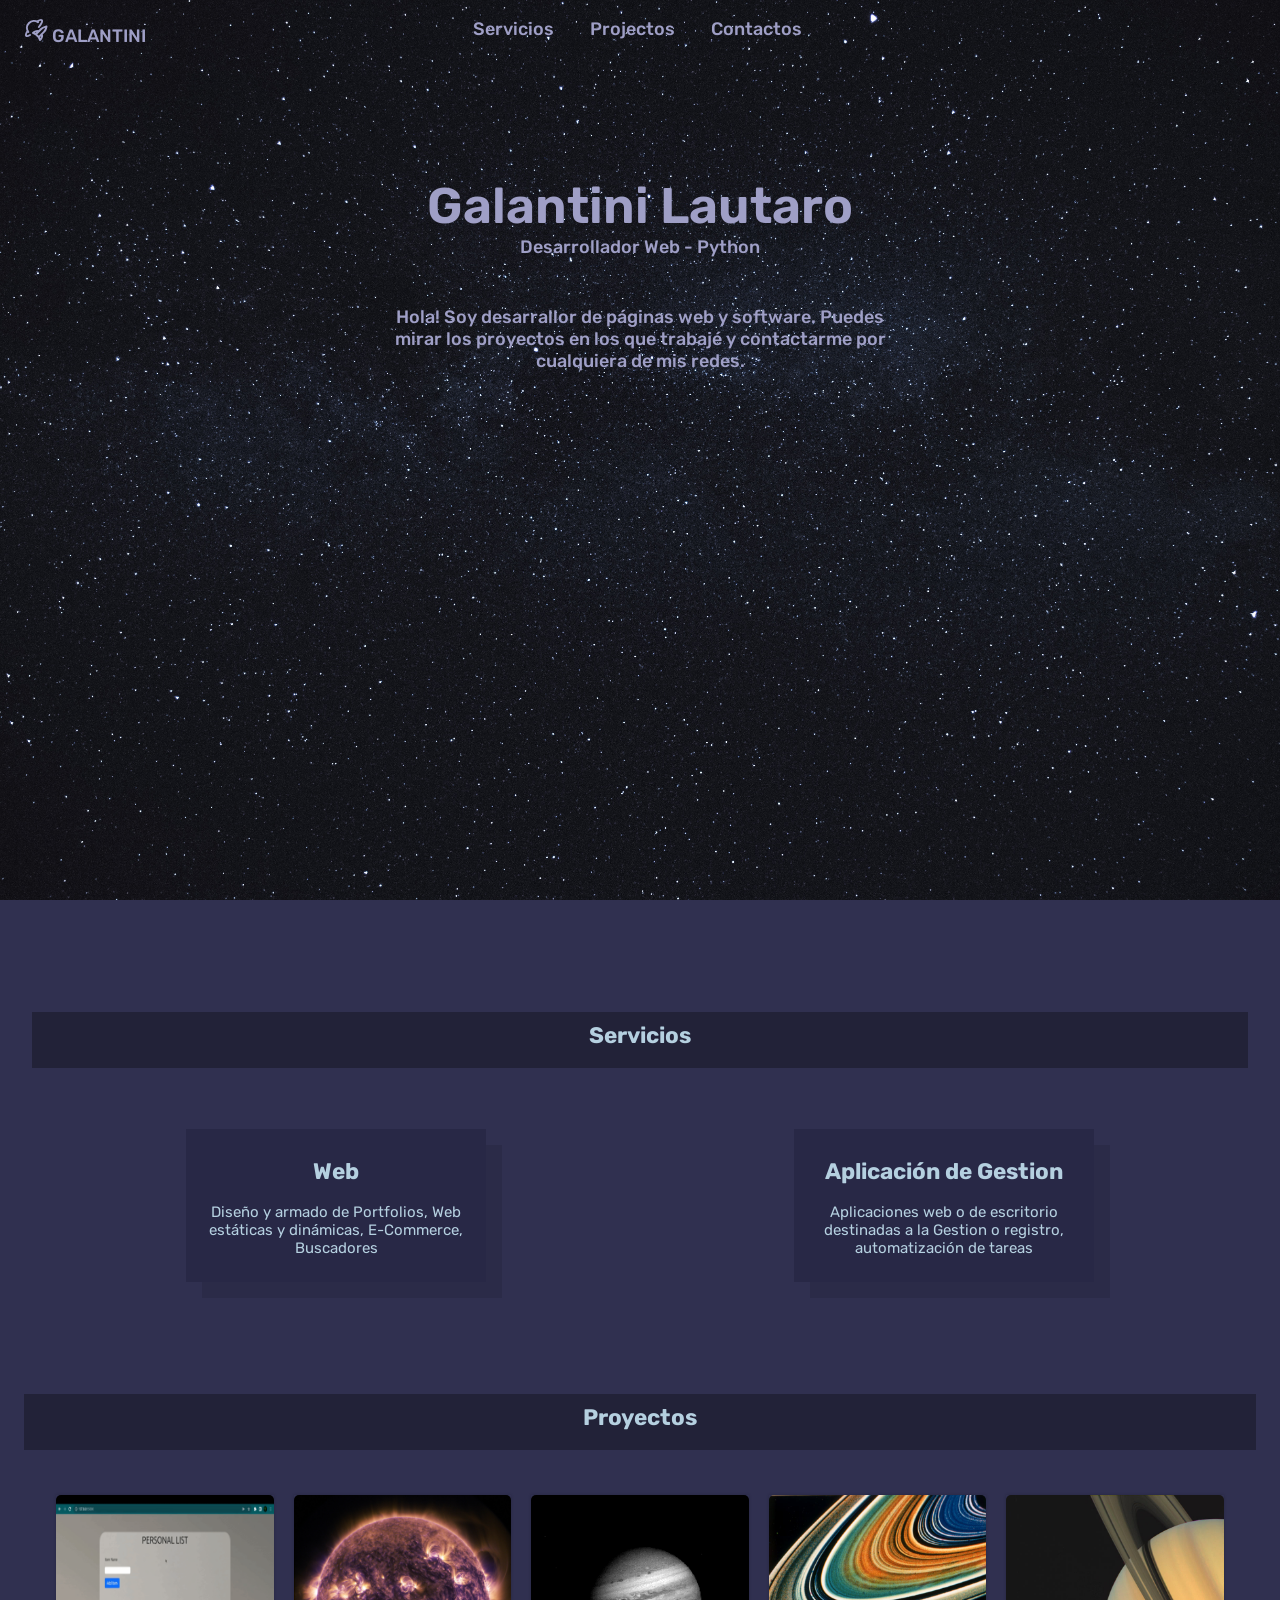
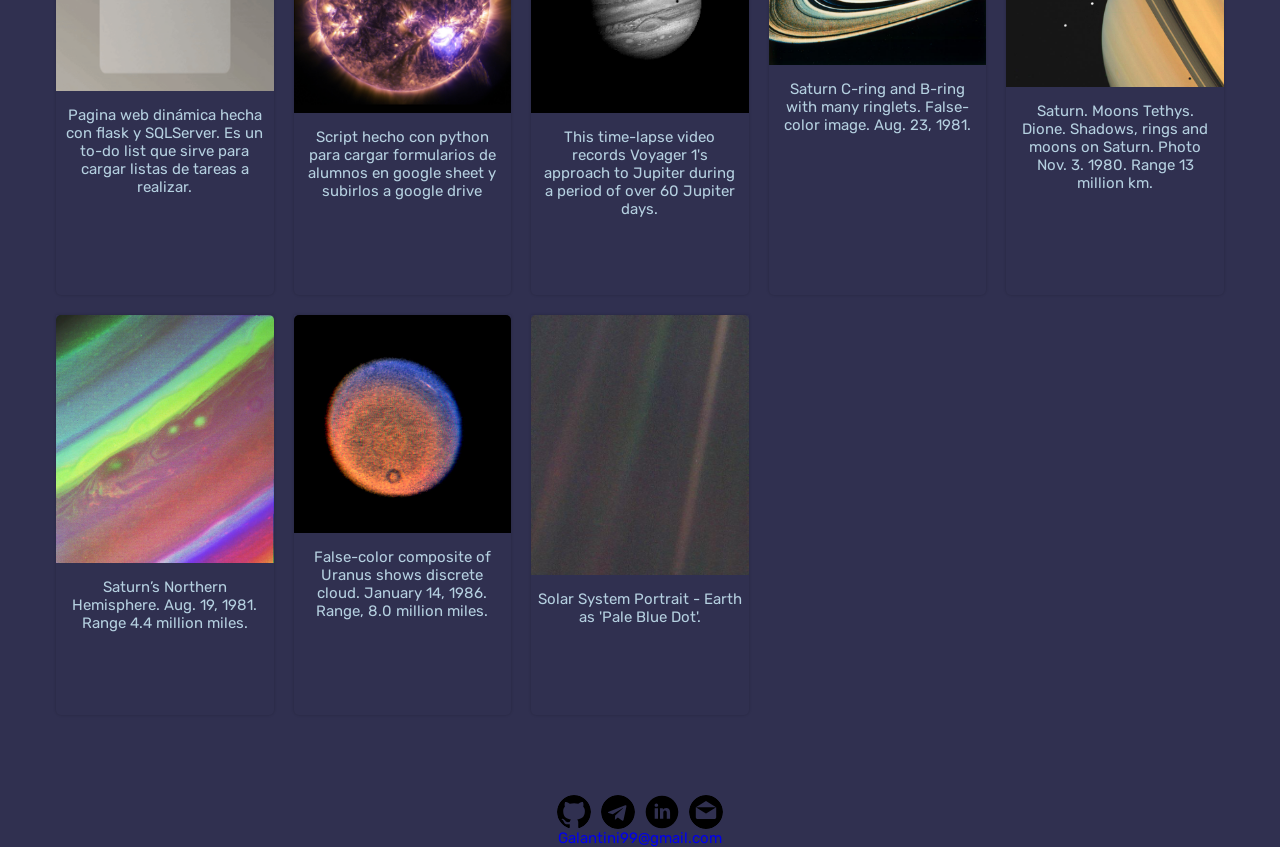
==== index.html @ c177f16f "parrafs" ====
<!DOCTYPE html>
<html lang="en">
<head>
    <meta charset="UTF-8">
    <meta http-equiv="X-UA-Compatible" content="IE=edge">
    <meta name="viewport" content="width=device-width, initial-scale=1.0">
    <title>Galantini Portfolio</title>
    <link rel="stylesheet" href="./style/style.css">
    <link rel="stylesheet" href="https://unicons.iconscout.com/release/v4.0.0/css/line.css">
    <link rel="stylesheet" href="https://cdnjs.cloudflare.com/ajax/libs/animate.css/4.1.1/animate.min.css"/>
    <link rel="icon" type="image/x-icon" href="./images/planet-rocket-line-svgrepo-com.ico">
</head>
<body>
    <!--==================== HEADER ====================-->
    <header class="header" id="header">
        <nav class="nav container">
            <div class="nav_logo">
                <svg width="24px" height="24px" viewBox="0 0 24 24" xmlns="http://www.w3.org/2000/svg" fill="none"><g clip-path="url(#a)"><path stroke="currentColor" stroke-linecap="round" stroke-linejoin="round" stroke-width="2" d="m14.672 19.157-2.829-2.829m2.829 2.829 1.4 2.814c.711-.693 3.122-3.919 1.413-5.628m-2.813 2.814 2.813-2.814m-5.642-.015 2.829-2.828.014-.015m-2.843 2.843L9 14.9c.722-.703 4.001-3.1 5.686-1.415m2.814 2.843-.015.015m0 0 2.502-2.501a8 8 0 0 0 2.145-3.89l.318-1.402-1.402.318a8 8 0 0 0-3.89 2.145l-2.472 2.472m-11.272-.172c-1.339 2.117-1.85 3.806-1.192 4.465.586.586 1.987.246 3.778-.778m7.313-13.586c2.117-1.339 3.806-1.85 4.465-1.192.886.885-.345 3.634-2.854 6.778m-10.67 5A7.002 7.002 0 0 1 14 4.254"/></g><defs><clipPath id="a"><path fill="#fff" d="M0 0h24v24H0z"/></clipPath></defs></svg>
                <a href="index.html" class="nav_logo">GALANTINI</a>
            </div>
            <div class="nav_menu" id="nav_menu">
                <ul class="nav_list">
                    <il class="nav_item">
                        <a href="#service" class="nav_link">
                            Servicios
                        </a>
                    </il>
                    <il class="nav_item">
                        <a href="#projects" class="nav_link">
                            Projectos
                        </a>
                    </il>
                    <il class="nav_item">
                        <a href="#contacts" class="nav_link">
                            Contactos 
                        </a>
                    </il>
                    
                </ul>
            </div>
            <div class="nav_menu">
                <ul class="nav_list grid">
                    <il class="nav_item">
                        <a href="https://github.com/Galantini-L" target="_blank" class="nav_link">
                            <i class="uil uil-github"></i>
                        </a>
                    </il>
                    <il class="nav_item">
                        <a href="https://www.linkedin.com/in/lautaro-galantini-a97125212/" target="_blank" class="nav_link">

                            <i class="uil uil-linkedin"></i>
                        </a>
                    </il>
                    <il class="nav_item">
                        <a href="#contacts" class="nav_link">
                            <i class="uil uil-envelope-alt"></i>
                        </a>
                    </il>
                </ul>
            </div>
        </nav>
        <div class="home-section">
            <div class="home-container">
                <div class="home_about">
                    <div class="greeting">
                        <h1 class="name text">Galantini Lautaro</h1>
                        <p class="position text">Desarrollador Web - Python</p>
                        <p class="about text">Hola! Soy desarrallor de páginas web y software. Puedes mirar los proyectos en los que trabajé y contactarme por cualquiera de mis redes. </p>
                    </div>          
                </div>
            </div>
        </div>
    </header>

    <!--==================== MAIN ====================-->
    <main class="main" id="main">
        
        <section class="service" id="service">
            <div class="service-content">
                <div class="container-label">
                    <!-- The diagonal area -->
                    <div class="container-diagonal"></div>
                    <!-- Content -->
                    <h2 class="title text">Servicios</h2>
                </div>
                <div class="service-list">              
                    <ul>
                        <div class="layered-card">
                            <il class="service-item text">
                                <h2>Web</h2>
                                <p>Diseño y armado de Portfolios, Web estáticas y dinámicas, E-Commerce, Buscadores</p>
                            </il>
                        </div>
                    </ul>
                    <ul>
                        <div class="layered-card">
                            <il class="service-item text">
                                <h2>Aplicación de Gestion</h2>
                                <p>Aplicaciones web o de escritorio destinadas a la Gestion o registro, automatización de tareas</p>
                            </il>
                        </div>
                    </ul>
                </div>
            </div>
        </section>

        <section class="projects container" id="projects">
            <div class="project-content">
                <div class="container-label">
                    <!-- The diagonal area -->
                    <div class="container-diagonal"></div>
                        <!-- Content -->
                    <h2 class="title text">Proyectos</h2>
                </div>
                <div class="cards">
                    <!-- A card with given width -->
                    <div class="card__item">
                        <img src="./images/2022-05-13 11-49-11.gif" alt="Lista de tareas por hacer Web" title="Lista de tareas por hacer Web" class="card__image">
                        <div class="card__content">
                            <p>Pagina web dinámica hecha con flask y SQLServer. Es un to-do list que sirve para cargar listas de tareas a realizar. </p>
                        </div>
                    </div>
                    <div class="card__item">
                        <img src="./images/pexels-pixabay-39561.jpg"alt="" class="card__image">
                        <div class="card__content">
                            <p>Script hecho con python para cargar formularios de alumnos en google sheet y subirlos a google drive</p>
                        </div>
                    </div>
                    <div class="card__item">
                        <img class="card__image" src="./images/jupiter2.gif" alt="This time-lapse video records Voyager 1's approach to Jupiter during a period of over 60 Jupiter days." title="This time-lapse video records Voyager 1's approach to Jupiter during a period of over 60 Jupiter days.">
                        <div class="card__content">
                            <p>This time-lapse video records Voyager 1's approach to Jupiter during a period of over 60 Jupiter days.</p>
                        </div>
                    </div>
                    <div class="card__item">
                        <img class="card__image" src="./images/6bg.png" alt="Saturn C-ring and B-ring with many ringlets. False-color image. Aug. 23, 1981." title="Saturn C-ring and B-ring with many ringlets. False-color image. Aug. 23, 1981.">
                        <div class="card__content">
                            <p>Saturn C-ring and B-ring with many ringlets. False-color image. Aug. 23, 1981.</p>
                        </div>
                    </div>
                    <div class="card__item">
                        <img class="card__image" src="./images/3bg.jpg" alt="Saturn. Moons Tethys. Dione. Shadows, rings and moons on Saturn. Photo Nov. 3. 1980. Range 13 million km." title="Saturn. Moons Tethys. Dione. Shadows, rings and moons on Saturn. Photo Nov. 3. 1980. Range 13 million km.">
                        <div class="card__content">
                            <p>Saturn. Moons Tethys. Dione. Shadows, rings and moons on Saturn. Photo Nov. 3. 1980. Range 13 million km.</p>
                        </div>
                    </div>
                    <div class="card__item">
                        <img class="card__image" src="./images/4bg.jpg" alt="Saturn’s Northern Hemisphere. Aug. 19, 1981. Range 4.4 million miles." title="Saturn’s Northern Hemisphere. Aug. 19, 1981. Range 4.4 million miles.">
                        <div class="card__content">
                            <p>Saturn’s Northern Hemisphere. Aug. 19, 1981. Range 4.4 million miles.</p>          
                        </div>
                    </div>
                    <div class="card__item">
                        <img class="card__image" src="./images/2bg.jpg" alt="False-color composite of Uranus shows discrete cloud. January 14, 1986. Range, 8.0 million miles." title="False-color composite of Uranus shows discrete cloud. January 14, 1986. Range, 8.0 million miles.">
                        <div class="card__content">
                            <p>False-color composite of Uranus shows discrete cloud. January 14, 1986. Range, 8.0 million miles.</p>
                        </div>
                    </div>
                    <div class="card__item">
                        <img class="card__image" src="./images/PIA00452.jpg" alt="Solar System Portrait - Earth as 'Pale Blue Dot'." title="Solar System Portrait - Earth as 'Pale Blue Dot'.">
                        <p>Solar System Portrait - Earth as 'Pale Blue Dot'.</p>
                    </div>
                </div>
            </div>
        </section>

        <section class="contacts container" id="contacts">
            <div class="contact-content">
                <div class="avatar">
                <!-- Avatar image -->
                <a href="https://github.com/Galantini-L" target="_blank" class="nav_link">
                    <img class="avatar__image" src="./images/github-svgrepo-com.svg" />
                </a>
                </div>
                <div class="avatar">
                    <!-- Avatar image -->
                    <a href="https://t.me/Galantini_L" target="_blank" class="nav_link">
                        <img class="avatar__image" src="./images/telegram-svgrepo-com.svg" />
                    </a>
                </div>
                <div class="avatar">
                    <!-- Avatar image -->
                    <a href="https://www.linkedin.com/in/lautaro-galantini-a97125212/" target="_blank" class="nav_link">
                        <img class="avatar__image" src="./images/linkedin-with-circle-svgrepo-com.svg" />
                    </a>
                </div>
                <div class="avatar">
                    <!-- Avatar image -->
                    <a href="mailto:galantini99@gmail.com" target="_blank" class="nav_link">
                        <img class="avatar__image" src="./images/email-svgrepo-com (1).svg" />
                    </a>
                </div>
            </div>
            <a href="mailto:galantini99@gmail.com">Galantini99@gmail.com</a>
        </section>
    </main>
</body>
</html>
---- style/style.css ----
/*==================== GOOGLE FONTS ====================*/
@import url('https://fonts.googleapis.com/css2?family=IBM+Plex+Sans:wght@400;500;600&display=swap');
@import url('https://fonts.googleapis.com/css2?family=Rubik:wght@400;500;600&display=swap');
/*==================== VARIABLES CSS ====================*/
:root{
    --header-height: 3rem;
    /*========== Colors ==========*/
    --hue-color: 240; /* 0=red 120=green 240=blue 340=pink*/

    /*HLS color*/
    --firt-color:#c6ddec;
    --second-color:#024873;
    --therd-color:#012840;
    --four-color:#011826;
    --text-color: #9f9fc6;
    --sectext-color:#b5d0e0;
    --body-color: #303050;

    /*========== Font and typography ==========*/
    --body-font1: 'IBM Plex Sans', sans-serif;
    --body-font2: 'Rubik', sans-serif;

    /* .5rem = 8px, 1rem = 16px, 1.5rem = 24px ... */
    --big-font-size: 2rem;
    --h1-font-size: 1.5rem;
    --h2-font-size: 1.25rem;
    --h3-font-size: 1.125rem;
    --normal-font-size: .938rem;
    --small-font-size: .813rem;
    --smaller-font-size: .75rem;

    /*========== Font weight ==========*/
    --font-regular: 400;
    --font-medium:500;
    --font-SemiBold:600;

    /*========== Margenes Bottom ==========*/
    /* .25rem = 4px, .5rem = 8px, .75rem = 12px ... */
    --mb-0-25: .25rem;
    --mb-0-5: .5rem;
    --mb-0-75: .75rem;
    --mb-1: 1rem;
    --mb-1-5: 1.5rem;
    --mb-2: 2rem;
    --mb-2-5: 2.5rem;
    --mb-3: 3rem;
}

html {
    scroll-behavior: smooth;
}

body {
    font-family: var(--body-font2);
    font-size: var(--normal-font-size);
    background-color: var(--body-color);
    margin: 0;
    color: var(--text-color);
}
ul{
    list-style: none;
}
a {
    text-decoration: none;
}

.header {
    background: url(../images/pexels-kai-pilger-1341279.jpg) no-repeat;
    background-size: cover;
    height: 100vh;
    width: 100%;
    z-index: var(--z-fixed);
    background-color: var(--body-color);
    font-weight: var(--font-medium);
    font-size: var(--h3-font-size)
}

.main{
    color: var(--sectext-color);
    text-align: center;
    padding-top: var(--mb-3);
}
.container{
    margin-left: var(--mb-1-5);
    margin-right: var(--mb-1-5);
}

.nav{
    max-width: 2000px;
    height: var(--header-height);
    display: flex;
    justify-content: space-between;
}
.nav_item{
    margin: 0 var(--mb-2) 0 0;
}
.nav_item a, .nav_logo{
    transition: all 0.5s ease 0s;
}
.nav_item a:hover{
    color: var(--firt-color);
}

.nav_item a{
    color: var(--text-color);
    animation: fadeInDown;
    animation-duration: 1s;
}

.nav_logo:hover{
    color: var(--firt-color);
}

.nav_logo{
    color: var(--text-color);
    animation: fadeInDown;
    animation-duration: 1s;
    margin-top: 1em;
}

.home-section{
    height: 100vh;
}
.home-container{
    margin: 5rem var(--mb-1-5) 0 var(--mb-1-5);
    padding: var(--mb-3) 0 var(--mb-1) 0;
}

.greeting{
    display: flex;
    flex-direction: column;
    justify-content: center;
    align-items: center;
}

.name{
    text-align: center;
    font-size: 50px;
    font-weight: var(--font-SemiBold);
}

.text{
    margin: 0;
    animation:fadeInUp;
    animation-duration: 1.8s;
}

.about{
    max-width: 500px;
    text-align: center;
    padding-top: var(--mb-3);
}

.content{
    padding: var(--mb-2-5);
    text-align: center;
}


.service-list{
    margin-top: var(--mb-2-5);
    display:flex;
    justify-content: space-around;

}

.service{
    margin: 4rem var(--mb-2) 4rem var(--mb-2);
}


.service-list ul{
    margin-top: var(--mb-2-5);
    margin-bottom: var(--mb-3);
    max-width: 300px;
    padding: 0 var(--mb-1);
}


.layered-card{
    padding: 10px;
    position: relative;
    background-color: rgba(40, 40, 70, 1);
}
.layered-card::before {
    background: rgba(0, 0, 0, 0.1);
    content: '';

    /* Position */
    top: 0;
    left: 0;
    position: absolute;
    transform: translate(1rem, 1rem);

    /* Size */
    height: 100%;
    width: 100%;

    /* Display under the main content */
    z-index: -1;
}

.container-label{
    /* Used to position the diagonal area */
    position: relative;
}

.container-diagonal {
    /* Absolute position */
    position: absolute;
    top: 0;


    /* Take full size */
    height: 150%;
    width: 100%;



    /* Create diagonal sides */
    transform: skewY(0deg);

    /* Background color */
    background-color: rgba(0, 0, 0, 0.3);

    /* Displayed under the main content */
    z-index: -1;
}

.title{
    padding-top: 10px;
}

.cards{
    margin: 4rem var(--mb-2) var(--mb-2) var(--mb-2);
    display: grid;
    grid-template-columns: repeat(auto-fill,minmax(12rem,1fr));
    gap: 20px;
    border-radius: 50px;
}

.card__item{
    height: 400px;
    box-shadow: 0 0 3px rgba(0, 0, 0, 0.2);
    border-radius: 0px 0px 5px 5px;
}

.card__image{
    width: 100%;
    max-height: 65%;
    display: block;
    border-radius: 5px 5px 0 0;
}

.card__content{
    word-wrap: break-word;
    padding-left: 8px;
    padding-right: 8px;
}

.contact-content{
    display: flex;
    justify-content: center;
    margin-top: 5rem;
}

.avatar {
    /* Rounded border */
    border-radius: 50%;
    height: 34px;
    width: 34px;
    margin-left: 5px;
    margin-right: 5px;
}

.avatar__image {
    /* Rounded border */
    border-radius: 50%;

    /* Take full size */
    height: 100%;
    width: 100%;
}
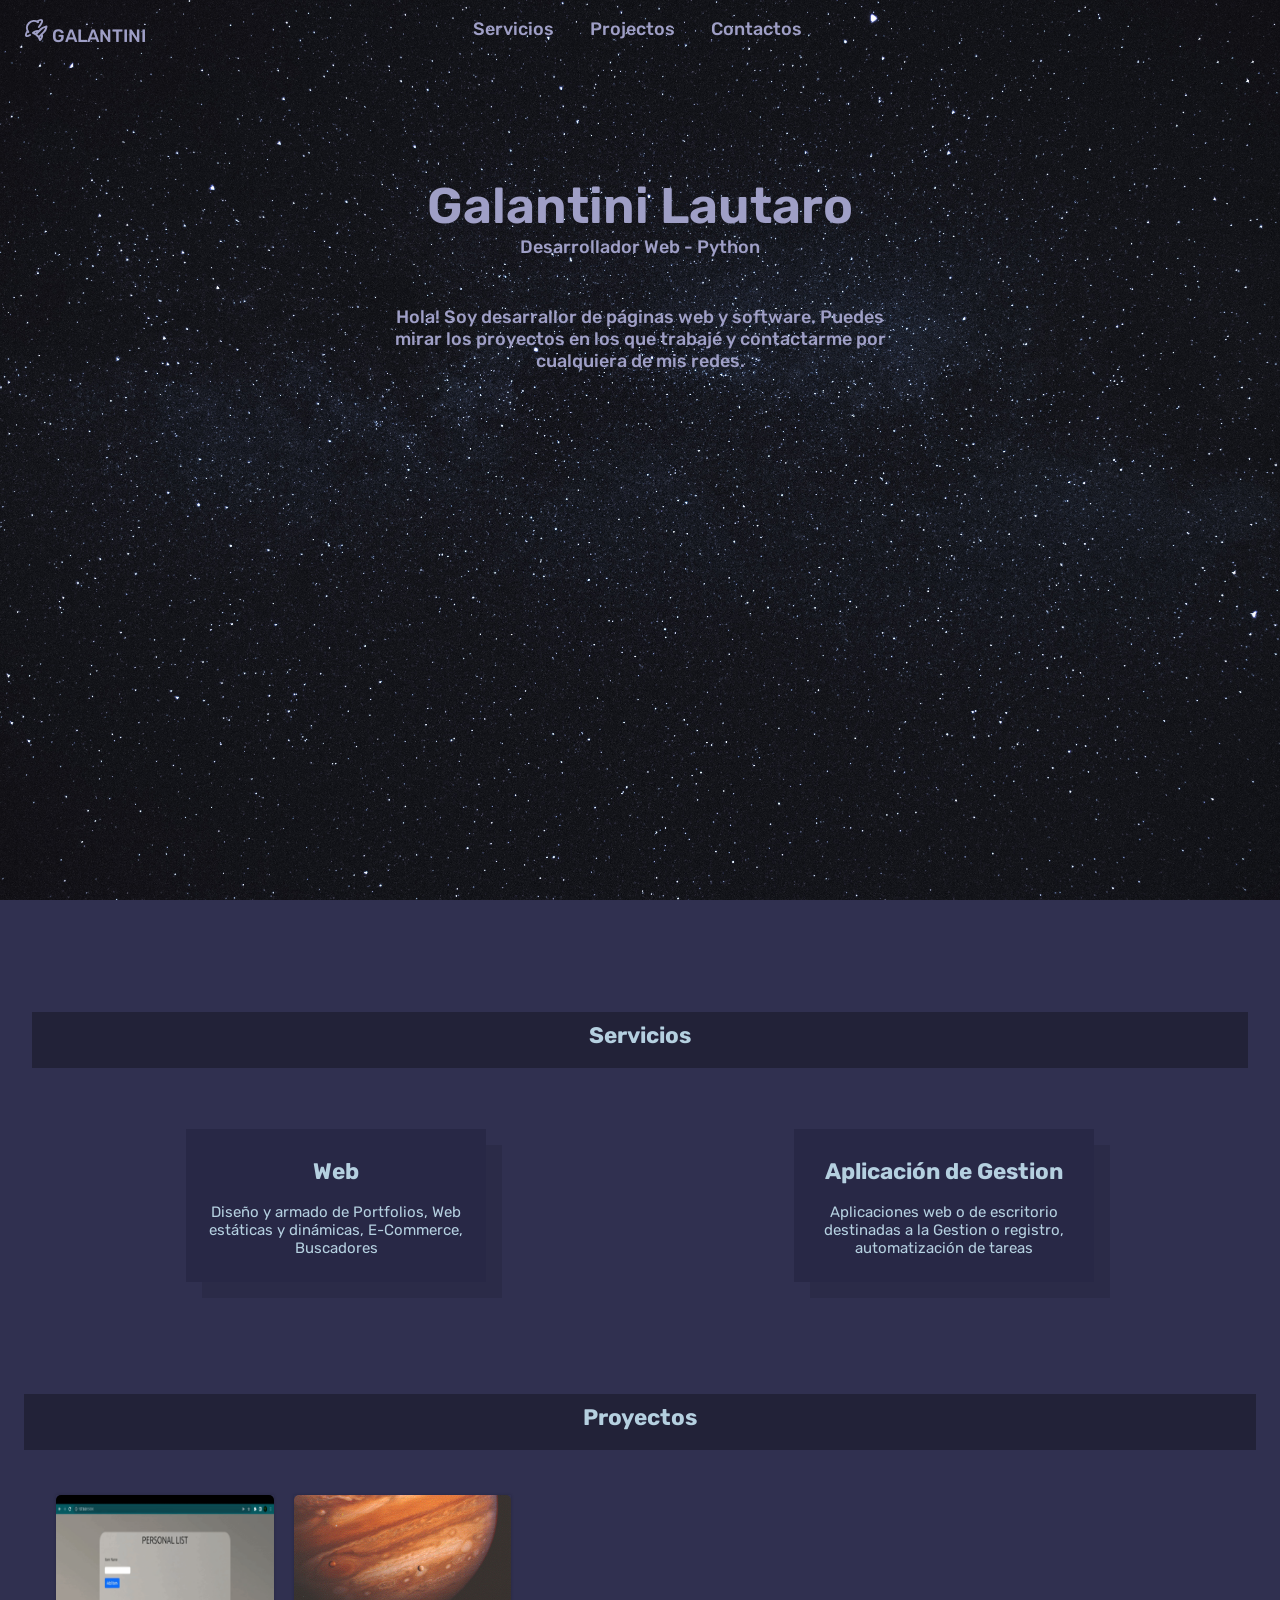
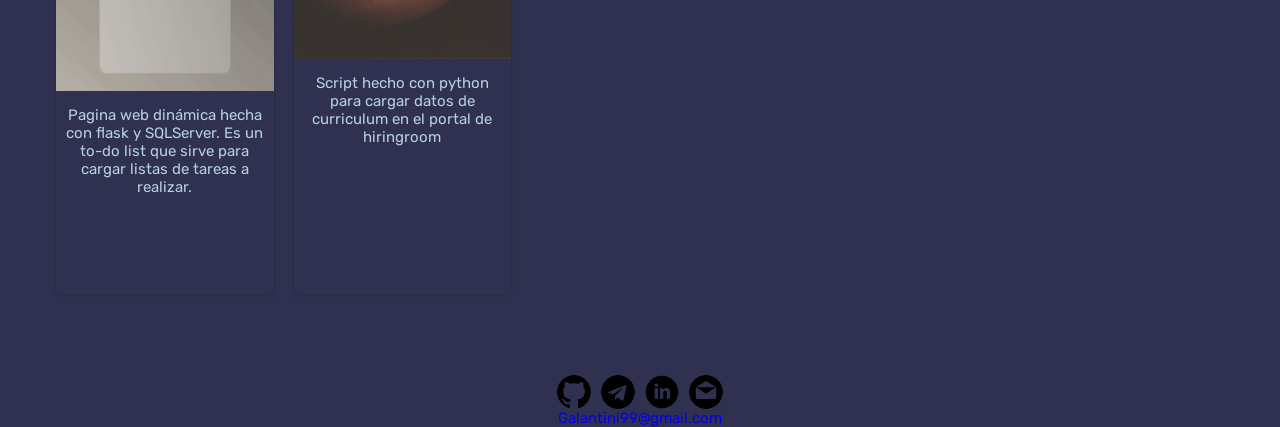
==== commit 96a34200: "remove test images from projects" ====
--- a/index.html
+++ b/index.html
@@ -121,46 +121,11 @@
                         </div>
                     </div>
                     <div class="card__item">
-                        <img src="./images/pexels-pixabay-39561.jpg"alt="" class="card__image">
+                        <img src="./images/jupiter2 (1).gif"alt="Script hecho con python para cargar datos de curriculum en el portal de hiringroom" title="Script hecho con python para cargar datos de curriculum en el portal de hiringroom" class="card__image">
                         <div class="card__content">
-                            <p>Script hecho con python para cargar formularios de alumnos en google sheet y subirlos a google drive</p>
+                            <p>Script hecho con python para cargar datos de curriculum en el portal de hiringroom</p>
                         </div>
                     </div>
-                    <div class="card__item">
-                        <img class="card__image" src="./images/jupiter2.gif" alt="This time-lapse video records Voyager 1's approach to Jupiter during a period of over 60 Jupiter days." title="This time-lapse video records Voyager 1's approach to Jupiter during a period of over 60 Jupiter days.">
-                        <div class="card__content">
-                            <p>This time-lapse video records Voyager 1's approach to Jupiter during a period of over 60 Jupiter days.</p>
-                        </div>
-                    </div>
-                    <div class="card__item">
-                        <img class="card__image" src="./images/6bg.png" alt="Saturn C-ring and B-ring with many ringlets. False-color image. Aug. 23, 1981." title="Saturn C-ring and B-ring with many ringlets. False-color image. Aug. 23, 1981.">
-                        <div class="card__content">
-                            <p>Saturn C-ring and B-ring with many ringlets. False-color image. Aug. 23, 1981.</p>
-                        </div>
-                    </div>
-                    <div class="card__item">
-                        <img class="card__image" src="./images/3bg.jpg" alt="Saturn. Moons Tethys. Dione. Shadows, rings and moons on Saturn. Photo Nov. 3. 1980. Range 13 million km." title="Saturn. Moons Tethys. Dione. Shadows, rings and moons on Saturn. Photo Nov. 3. 1980. Range 13 million km.">
-                        <div class="card__content">
-                            <p>Saturn. Moons Tethys. Dione. Shadows, rings and moons on Saturn. Photo Nov. 3. 1980. Range 13 million km.</p>
-                        </div>
-                    </div>
-                    <div class="card__item">
-                        <img class="card__image" src="./images/4bg.jpg" alt="Saturn’s Northern Hemisphere. Aug. 19, 1981. Range 4.4 million miles." title="Saturn’s Northern Hemisphere. Aug. 19, 1981. Range 4.4 million miles.">
-                        <div class="card__content">
-                            <p>Saturn’s Northern Hemisphere. Aug. 19, 1981. Range 4.4 million miles.</p>          
-                        </div>
-                    </div>
-                    <div class="card__item">
-                        <img class="card__image" src="./images/2bg.jpg" alt="False-color composite of Uranus shows discrete cloud. January 14, 1986. Range, 8.0 million miles." title="False-color composite of Uranus shows discrete cloud. January 14, 1986. Range, 8.0 million miles.">
-                        <div class="card__content">
-                            <p>False-color composite of Uranus shows discrete cloud. January 14, 1986. Range, 8.0 million miles.</p>
-                        </div>
-                    </div>
-                    <div class="card__item">
-                        <img class="card__image" src="./images/PIA00452.jpg" alt="Solar System Portrait - Earth as 'Pale Blue Dot'." title="Solar System Portrait - Earth as 'Pale Blue Dot'.">
-                        <p>Solar System Portrait - Earth as 'Pale Blue Dot'.</p>
-                    </div>
-                </div>
             </div>
         </section>
 
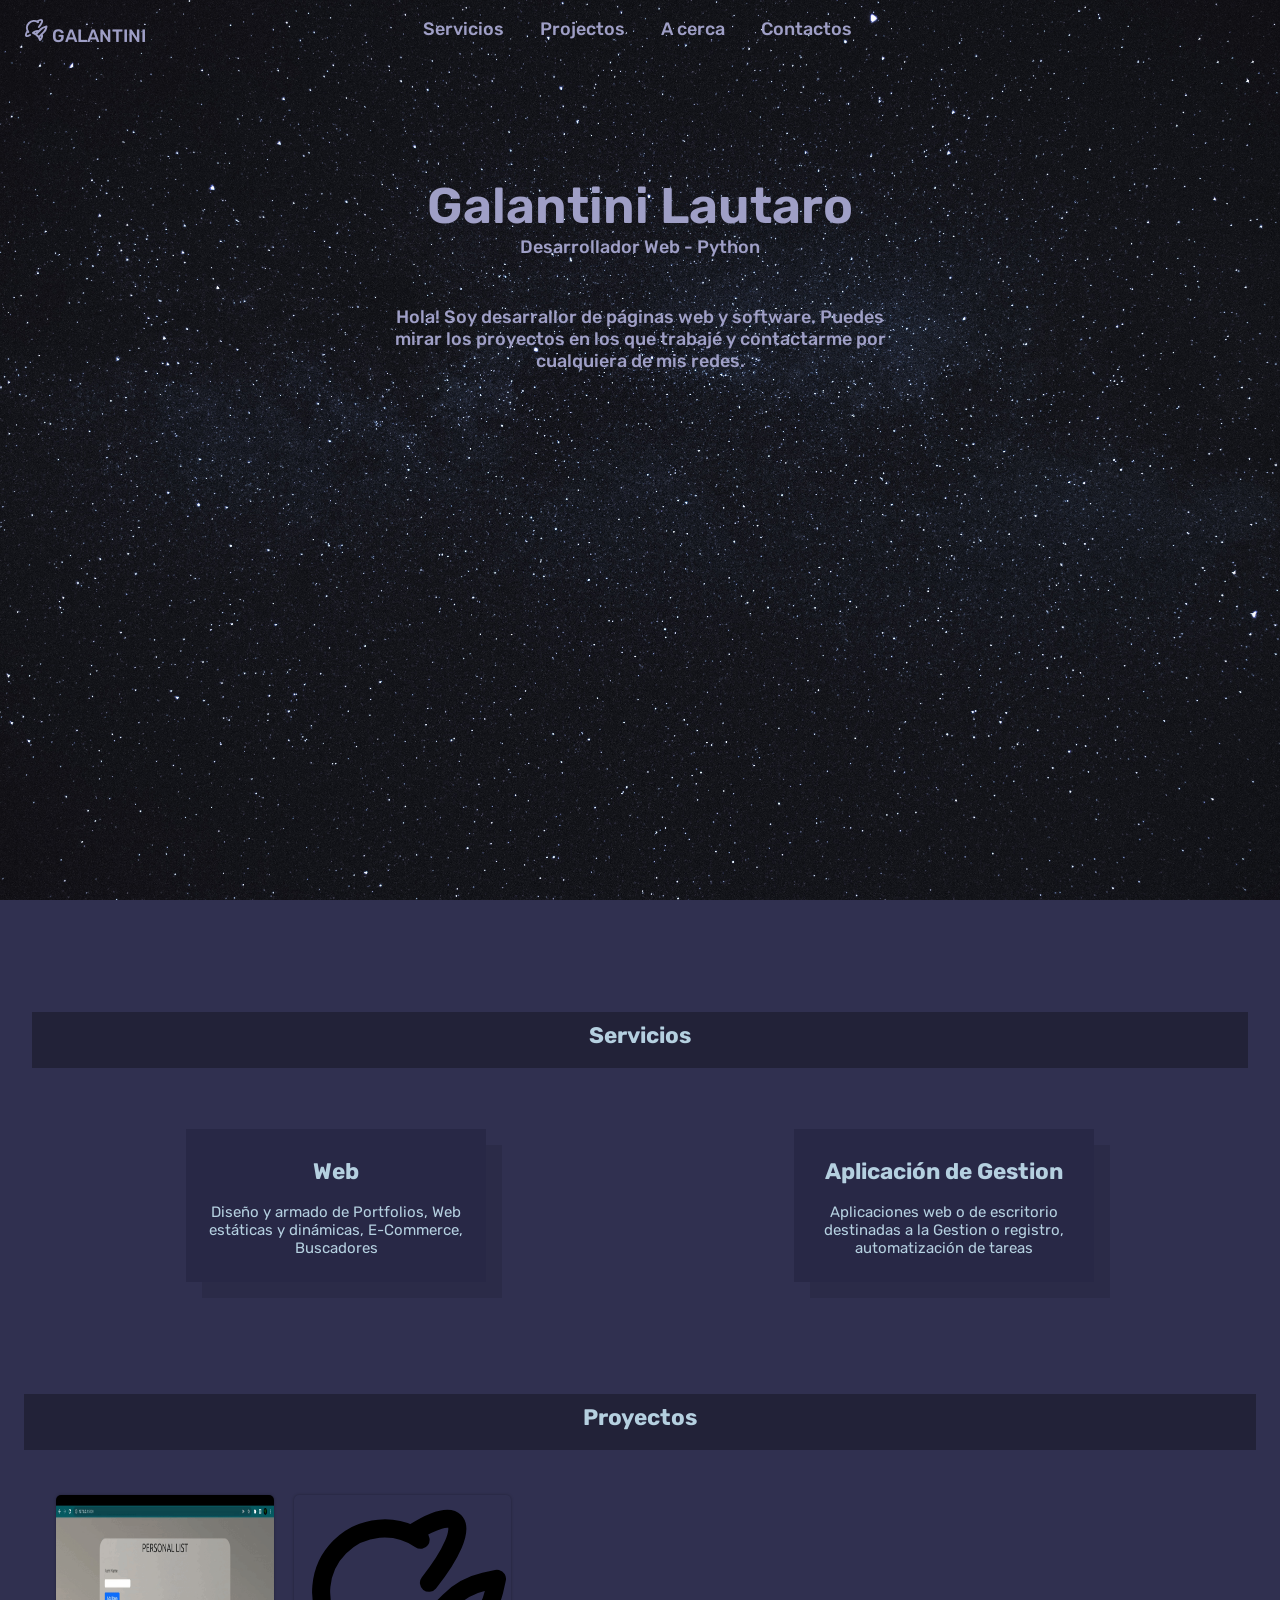
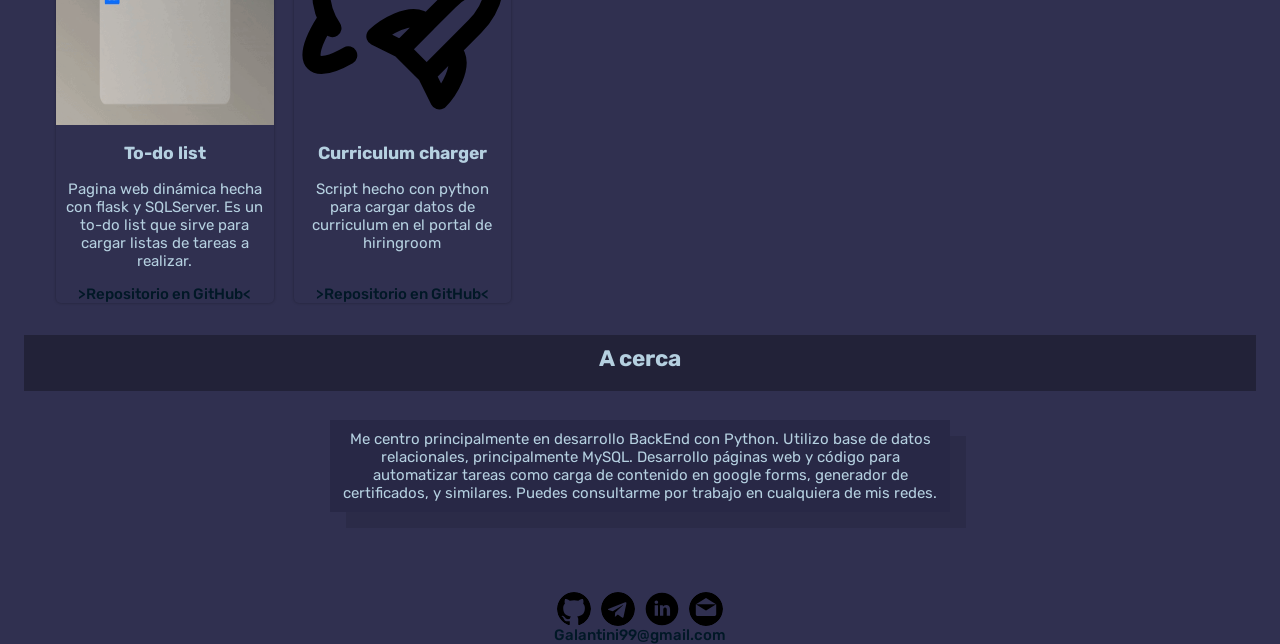
==== commit 97b698ec: "adding about" ====
--- a/index.html
+++ b/index.html
@@ -32,10 +32,14 @@
                     </il>
                     <il class="nav_item">
                         <a href="#contacts" class="nav_link">
+                            A cerca
+                        </a>
+                    </il>
+                    <il class="nav_item">
+                        <a href="#contacts" class="nav_link">
                             Contactos 
                         </a>
-                    </il>
-                    
+                    </il>                    
                 </ul>
             </div>
             <div class="nav_menu">
@@ -65,7 +69,7 @@
                     <div class="greeting">
                         <h1 class="name text">Galantini Lautaro</h1>
                         <p class="position text">Desarrollador Web - Python</p>
-                        <p class="about text">Hola! Soy desarrallor de páginas web y software. Puedes mirar los proyectos en los que trabajé y contactarme por cualquiera de mis redes. </p>
+                        <p class="start text">Hola! Soy desarrallor de páginas web y software. Puedes mirar los proyectos en los que trabajé y contactarme por cualquiera de mis redes. </p>
                     </div>          
                 </div>
             </div>
@@ -117,15 +121,35 @@
                     <div class="card__item">
                         <img src="./images/2022-05-13 11-49-11.gif" alt="Lista de tareas por hacer Web" title="Lista de tareas por hacer Web" class="card__image">
                         <div class="card__content">
+                            <h3>To-do list</h3>
                             <p>Pagina web dinámica hecha con flask y SQLServer. Es un to-do list que sirve para cargar listas de tareas a realizar. </p>
+                            <a href="https://github.com/Galantini-L/To-Do-List" target="_blank">>Repositorio en GitHub<</a>
                         </div>
                     </div>
                     <div class="card__item">
-                        <img src="./images/jupiter2 (1).gif"alt="Script hecho con python para cargar datos de curriculum en el portal de hiringroom" title="Script hecho con python para cargar datos de curriculum en el portal de hiringroom" class="card__image">
+                        <img style="display:table-footer-group" src="./images/planet-rocket-line-svgrepo-com.svg"alt="Script hecho con python para cargar datos de curriculum en el portal de hiringroom" title="Script hecho con python para cargar datos de curriculum en el portal de hiringroom" class="card__image">
                         <div class="card__content">
+                            <h3>Curriculum charger</h3>
                             <p>Script hecho con python para cargar datos de curriculum en el portal de hiringroom</p>
                         </div>
+                        <a style="display:table-footer-group" href="https://github.com/Galantini-L/hiringroom_cv_charger" target="_blank">>Repositorio en GitHub<</a>
                     </div>
+            </div>
+        </section>
+
+        <section class="about container" id="skills">
+            <div class="container-label">
+                <!-- The diagonal area -->
+                <div class="container-diagonal"></div>
+                    <!-- Content -->
+                <h2 class="title text">A cerca</h2>
+            </div>
+            <div class="about-content">
+                <div class="layered-card">
+                    <div class="service-item text">
+                    <p class="about-text text">Me centro principalmente en desarrollo BackEnd con Python. Utilizo base de datos relacionales, principalmente MySQL. Desarrollo páginas web y código para automatizar tareas como carga de contenido en google forms, generador de certificados, y similares. Puedes consultarme por trabajo en cualquiera de mis redes.</p>
+                    </div>
+                </div>
             </div>
         </section>
 
--- a/style/style.css
+++ b/style/style.css
@@ -62,6 +62,8 @@
 }
 a {
     text-decoration: none;
+    color: var(--four-color);
+    font-weight: var(--font-medium);
 }
 
 .header {
@@ -145,7 +147,7 @@
     animation-duration: 1.8s;
 }
 
-.about{
+.start{
     max-width: 500px;
     text-align: center;
     padding-top: var(--mb-3);
@@ -240,14 +242,14 @@
 }
 
 .card__item{
-    height: 400px;
-    box-shadow: 0 0 3px rgba(0, 0, 0, 0.2);
-    border-radius: 0px 0px 5px 5px;
+    display: inline-table;
+    box-shadow: 0 0 3px rgba(0, 0, 0, 0.3);
+    border-radius: 5px 5px 5px 5px;
 }
 
 .card__image{
     width: 100%;
-    max-height: 65%;
+    height: 230px;
     display: block;
     border-radius: 5px 5px 0 0;
 }
@@ -280,4 +282,16 @@
     /* Take full size */
     height: 100%;
     width: 100%;
-}+}
+
+.about-content{
+    display: flex;
+    justify-content: center;
+    padding-top: var(--mb-3);
+
+}
+
+.about-text{
+    max-width: 600px;
+    text-align: center;
+}
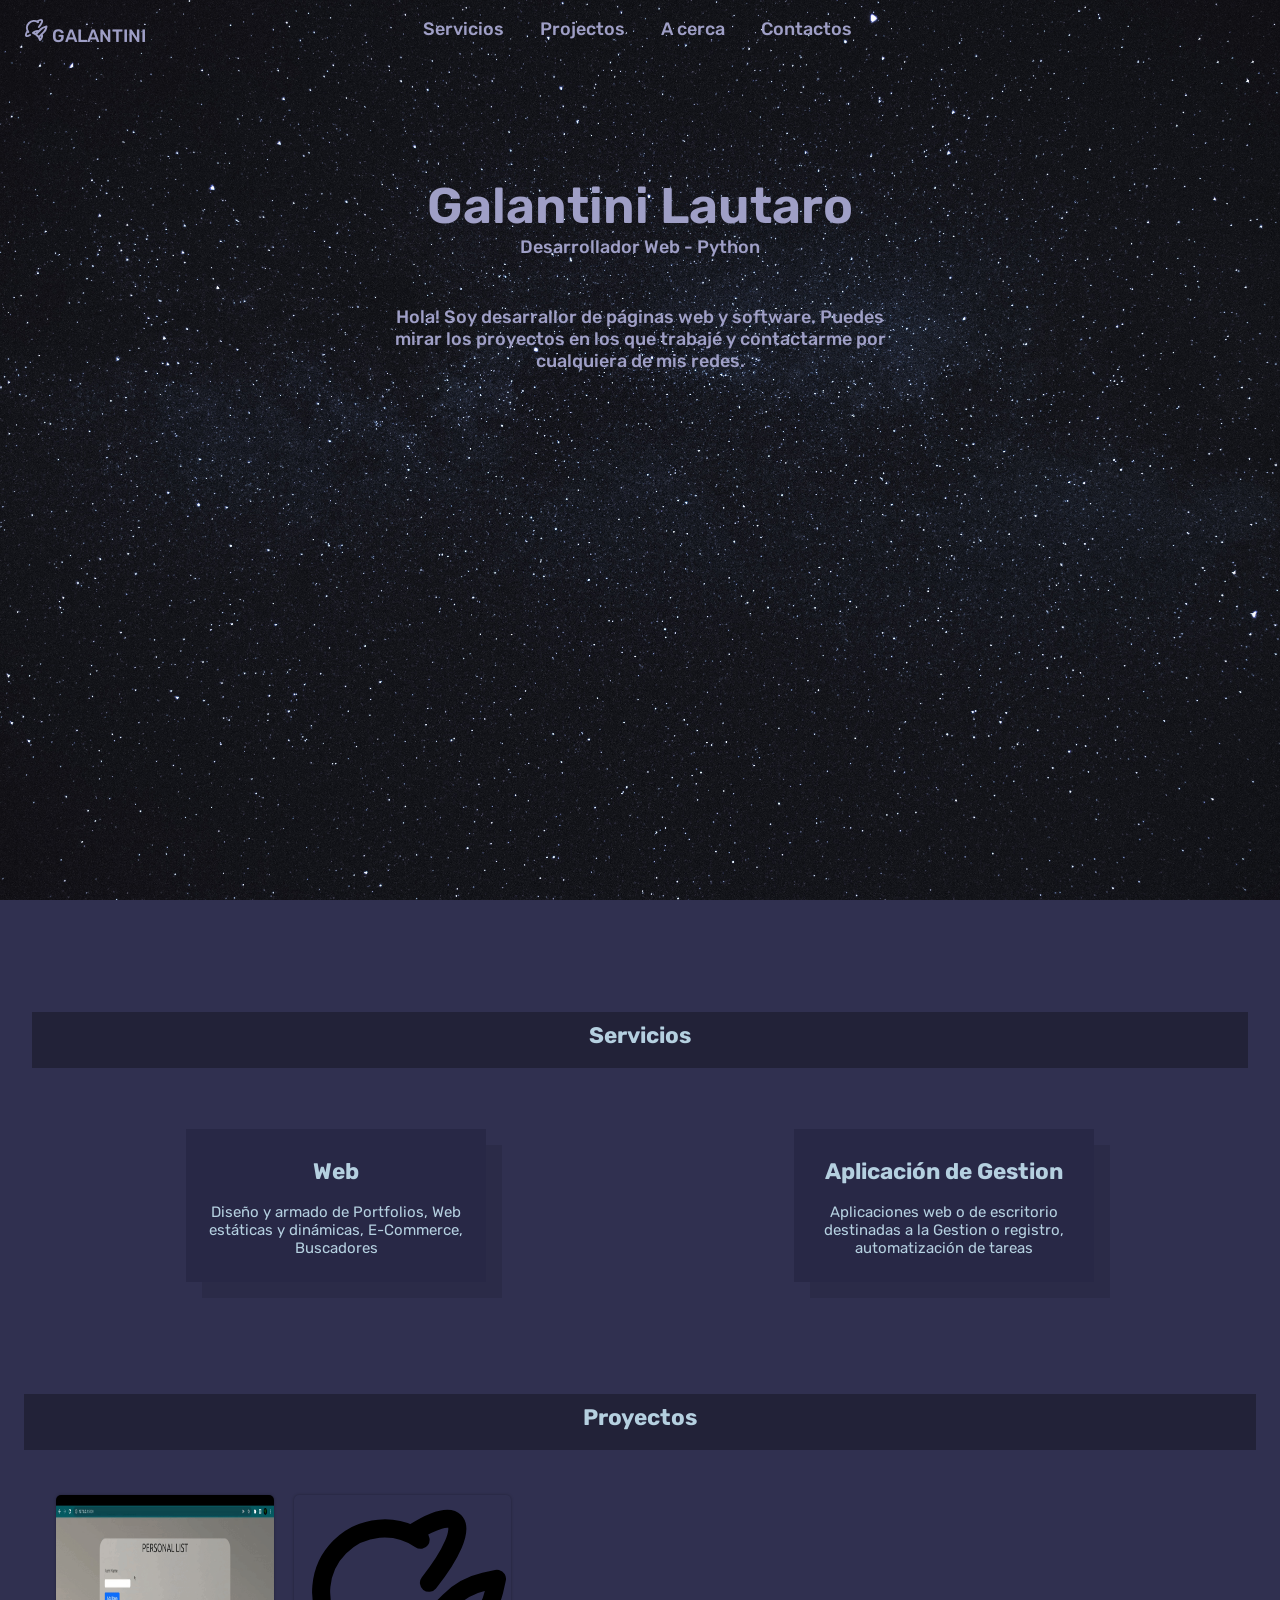
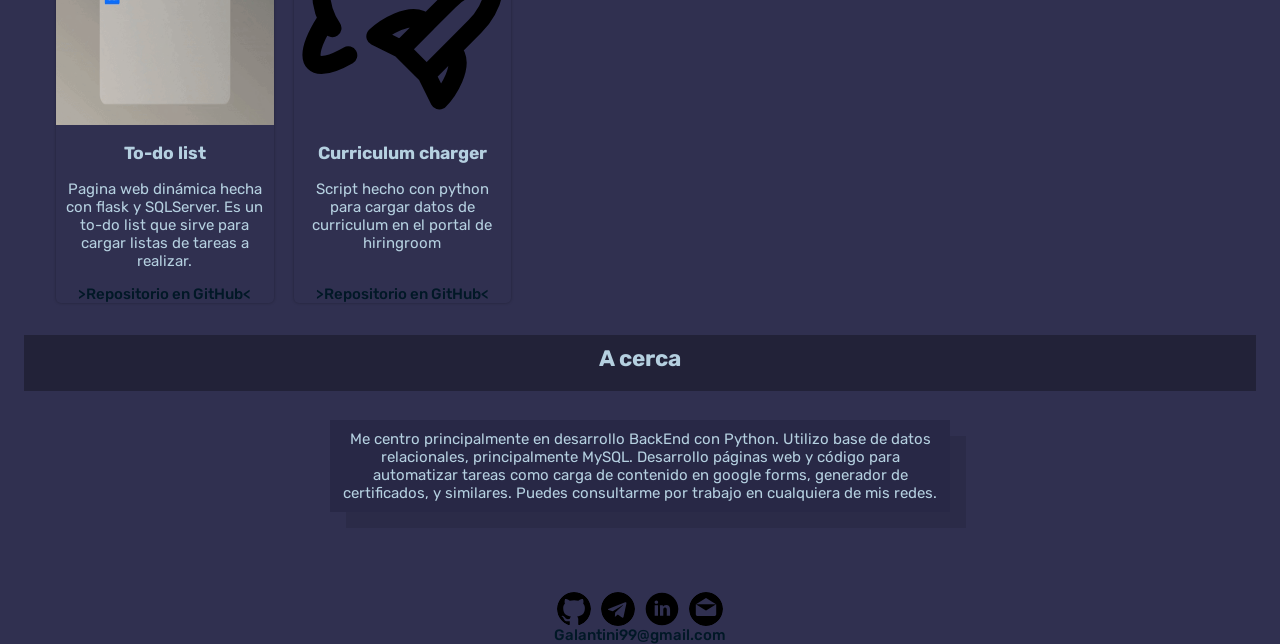
==== commit 6315dda4: "fixed break element in nav" ====
--- a/index.html
+++ b/index.html
@@ -31,7 +31,7 @@
                         </a>
                     </il>
                     <il class="nav_item">
-                        <a href="#contacts" class="nav_link">
+                        <a href="#about" class="nav_link">
                             A cerca
                         </a>
                     </il>
@@ -137,7 +137,7 @@
             </div>
         </section>
 
-        <section class="about container" id="skills">
+        <section class="about container" id="about">
             <div class="container-label">
                 <!-- The diagonal area -->
                 <div class="container-diagonal"></div>
--- a/style/style.css
+++ b/style/style.css
@@ -95,6 +95,7 @@
 }
 .nav_item{
     margin: 0 var(--mb-2) 0 0;
+    white-space: nowrap;
 }
 .nav_item a, .nav_logo{
     transition: all 0.5s ease 0s;
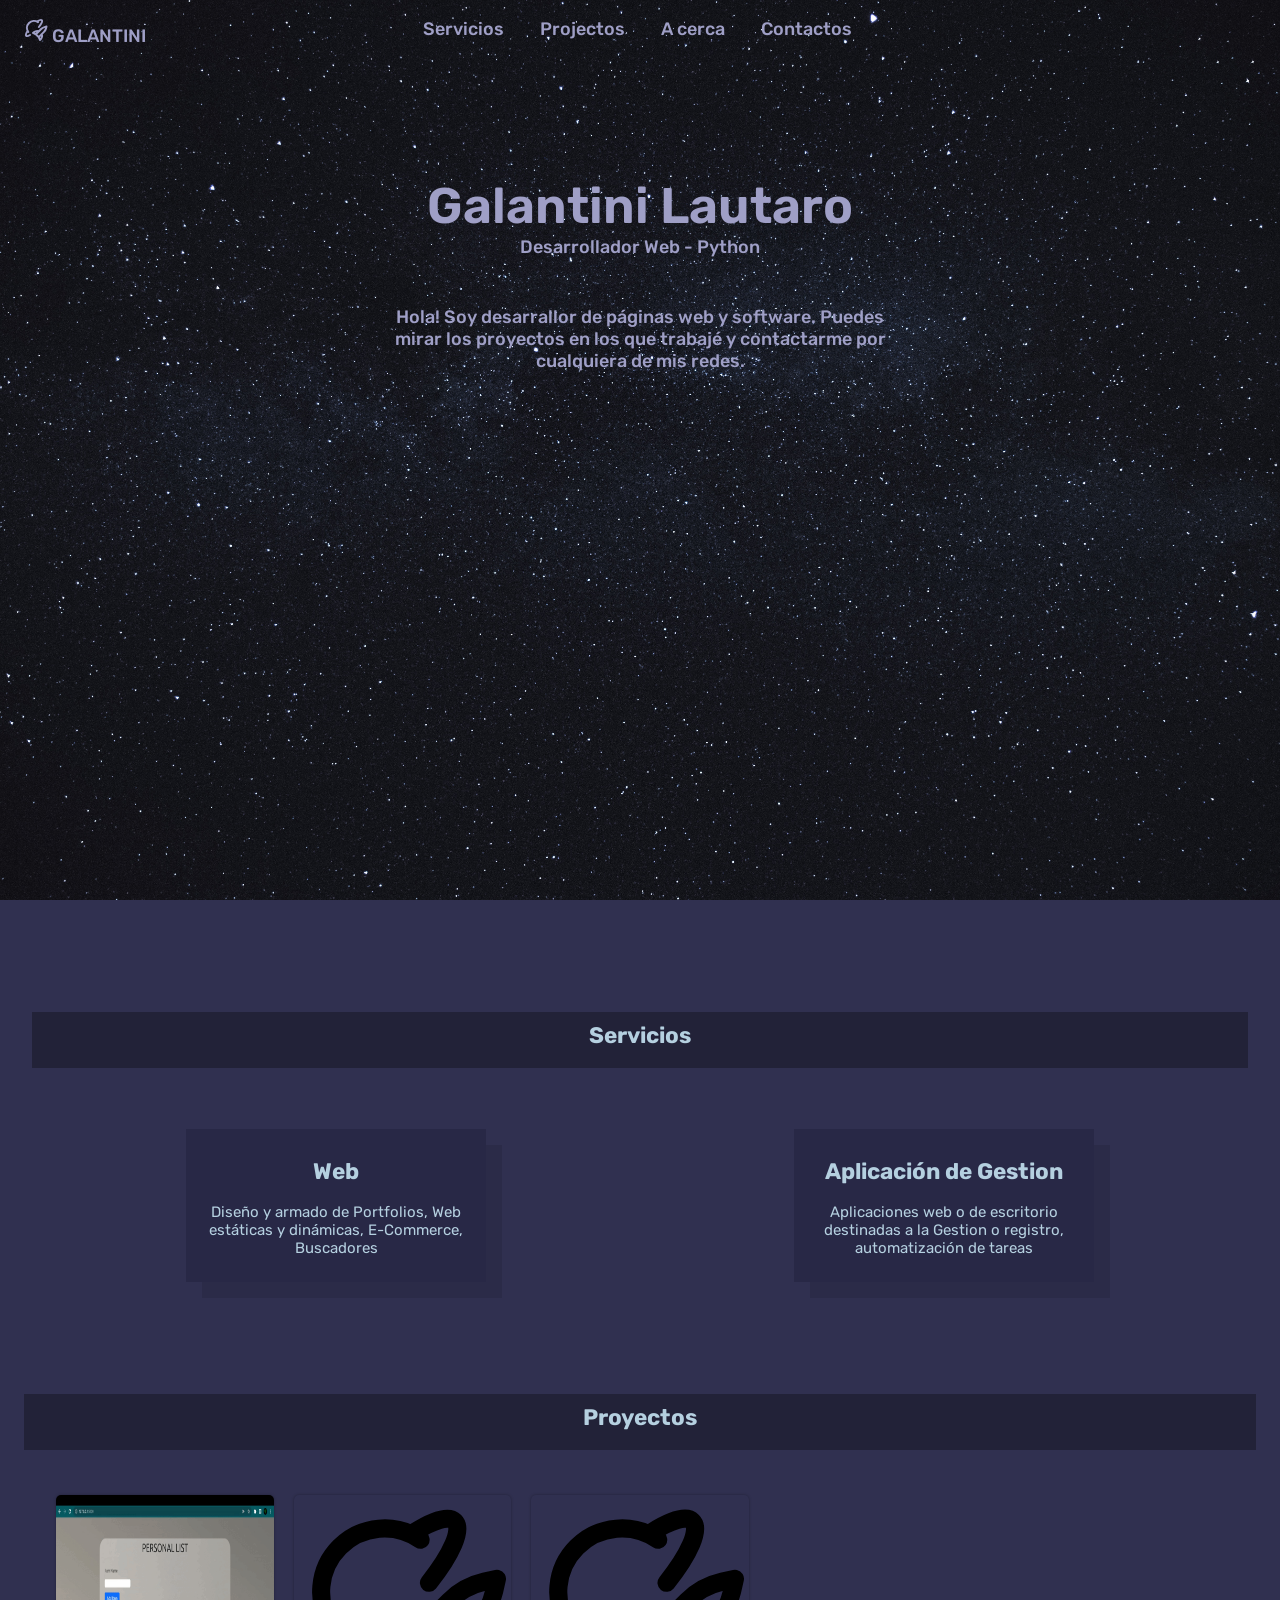
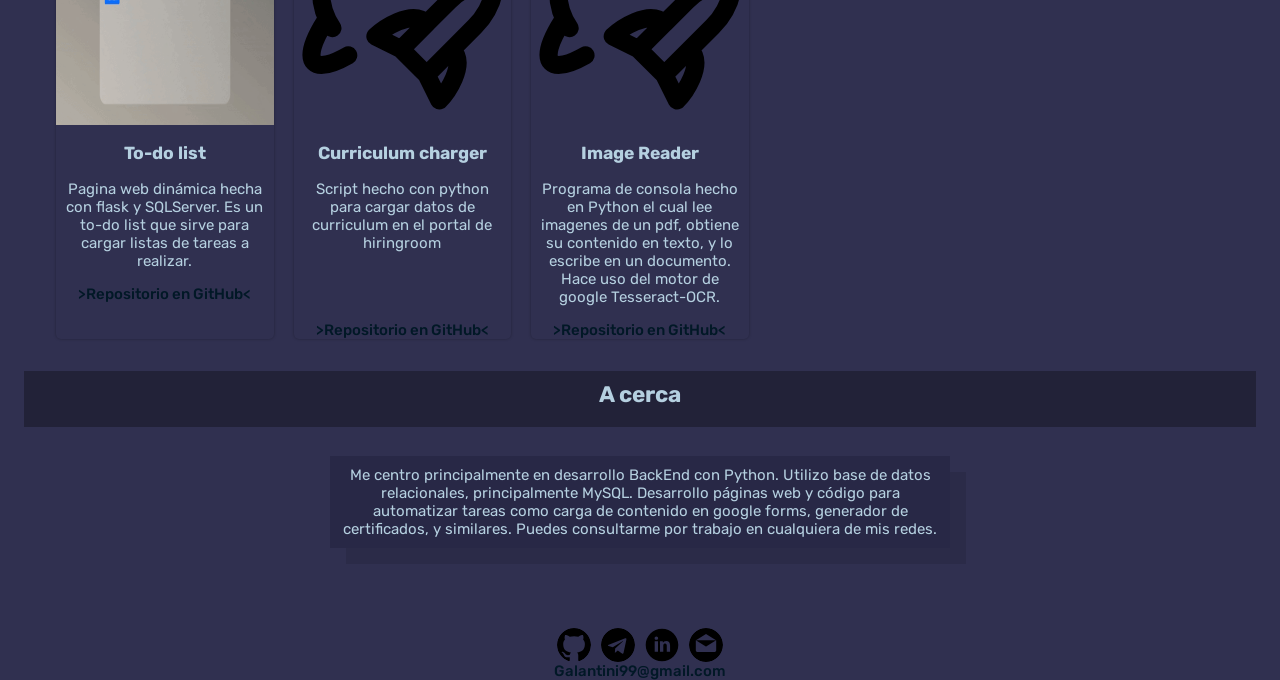
==== commit b54acfaa: "new project" ====
--- a/index.html
+++ b/index.html
@@ -134,6 +134,14 @@
                         </div>
                         <a style="display:table-footer-group" href="https://github.com/Galantini-L/hiringroom_cv_charger" target="_blank">>Repositorio en GitHub<</a>
                     </div>
+                    <div class="card__item">
+                        <img style="display:table-footer-group" src="./images/planet-rocket-line-svgrepo-com.svg"alt="Script hecho con python para cargar datos de curriculum en el portal de hiringroom" title="Script hecho con python para cargar datos de curriculum en el portal de hiringroom" class="card__image">
+                        <div class="card__content">
+                            <h3>Image Reader</h3>
+                            <p>Programa de consola hecho en Python el cual lee imagenes de un pdf, obtiene su contenido en texto, y lo escribe en un documento. Hace uso del motor de google Tesseract-OCR.</p>
+                        </div>
+                        <a style="display:table-footer-group" href="https://github.com/Galantini-L/write_out_Images" target="_blank">>Repositorio en GitHub<</a>
+                    </div>
             </div>
         </section>
 
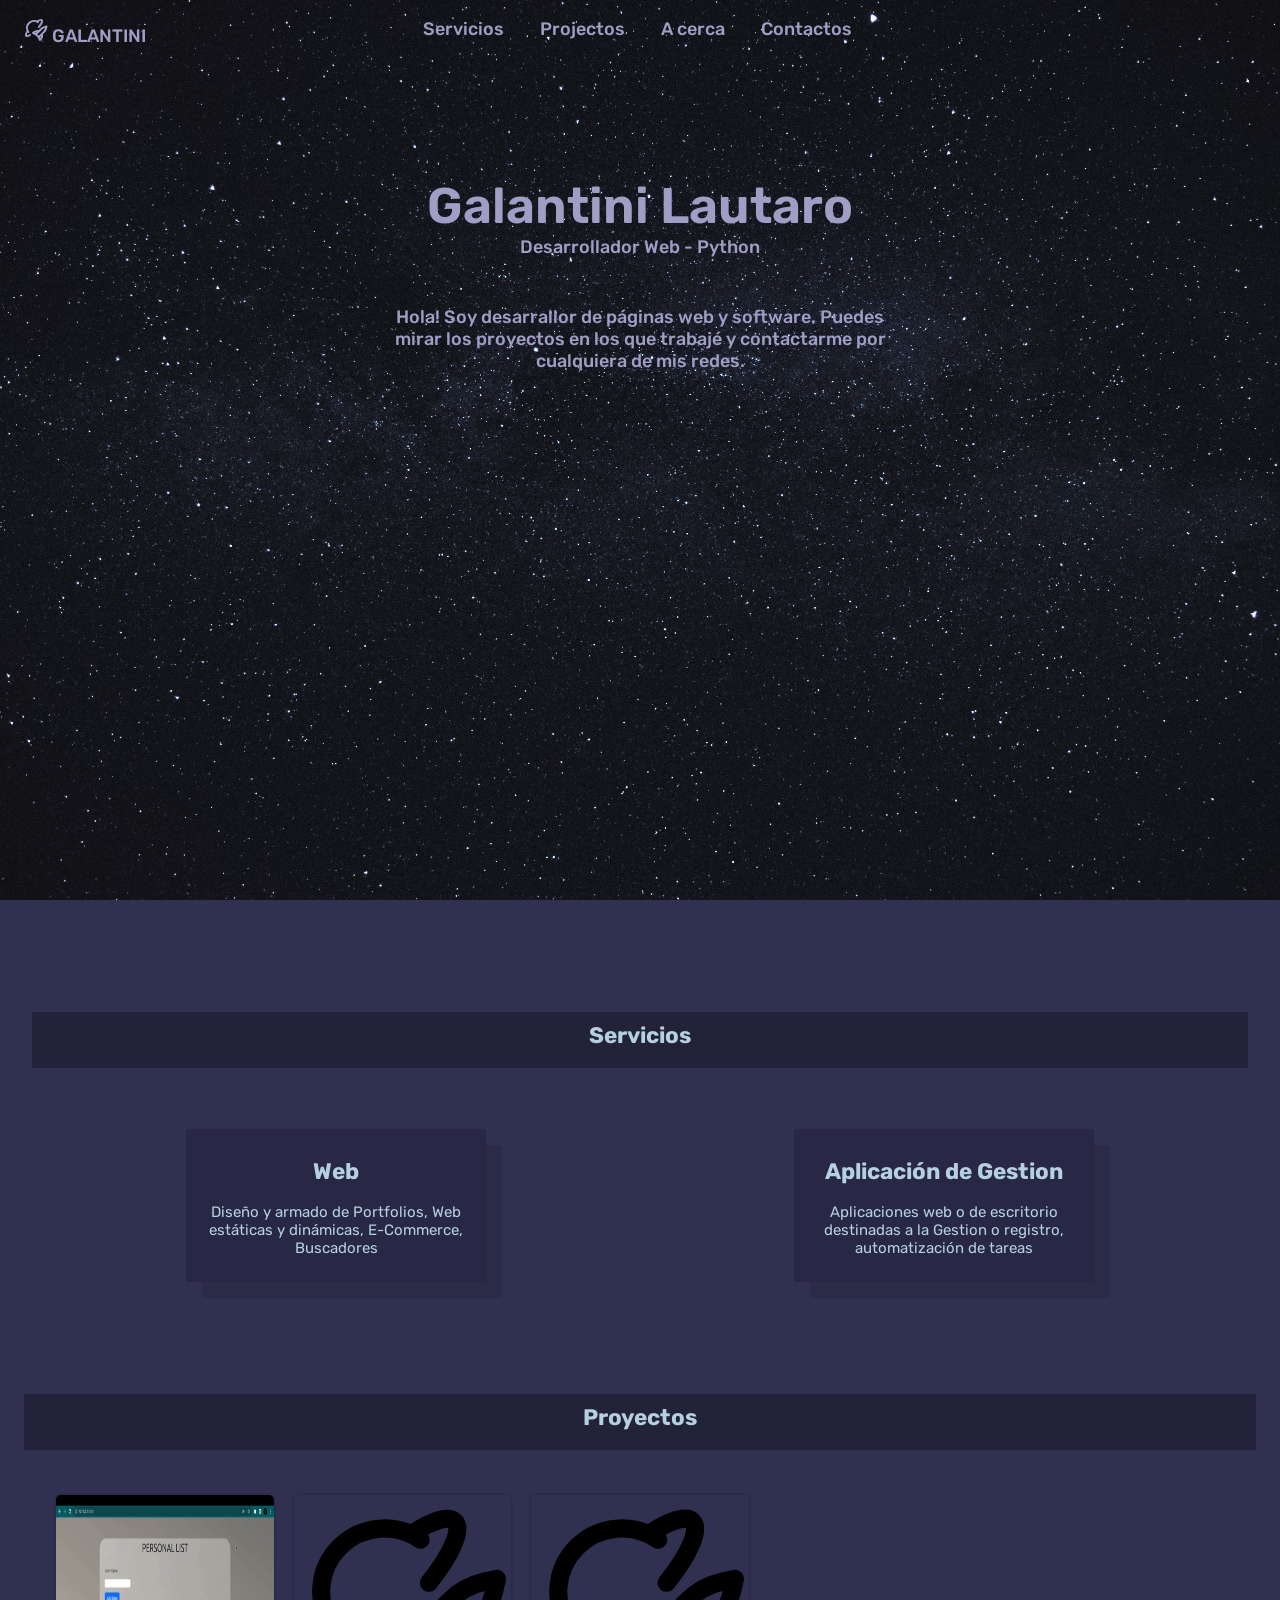
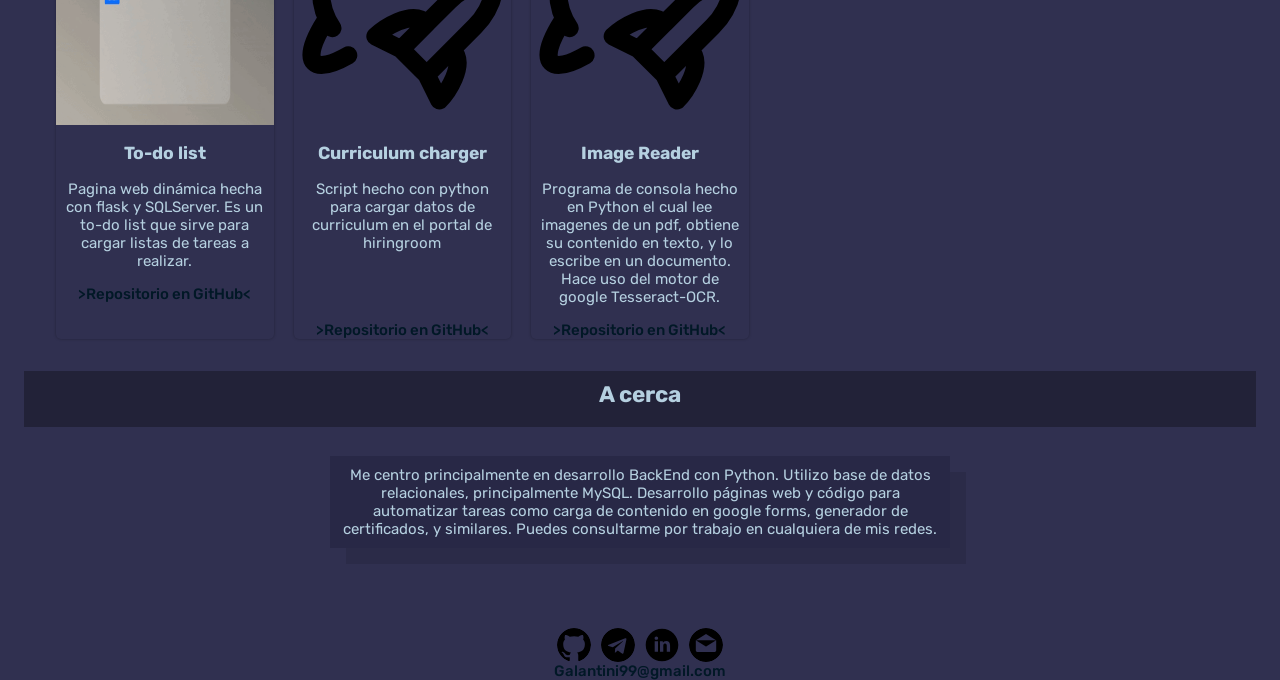
==== commit d5c2ef47: "fix link proyect" ====
--- a/index.html
+++ b/index.html
@@ -123,8 +123,9 @@
                         <div class="card__content">
                             <h3>To-do list</h3>
                             <p>Pagina web dinámica hecha con flask y SQLServer. Es un to-do list que sirve para cargar listas de tareas a realizar. </p>
-                            <a href="https://github.com/Galantini-L/To-Do-List" target="_blank">>Repositorio en GitHub<</a>
                         </div>
+                        <a href="https://github.com/Galantini-L/To-Do-List" target="_blank">>Repositorio en GitHub<</a>
+
                     </div>
                     <div class="card__item">
                         <img style="display:table-footer-group" src="./images/planet-rocket-line-svgrepo-com.svg"alt="Script hecho con python para cargar datos de curriculum en el portal de hiringroom" title="Script hecho con python para cargar datos de curriculum en el portal de hiringroom" class="card__image">
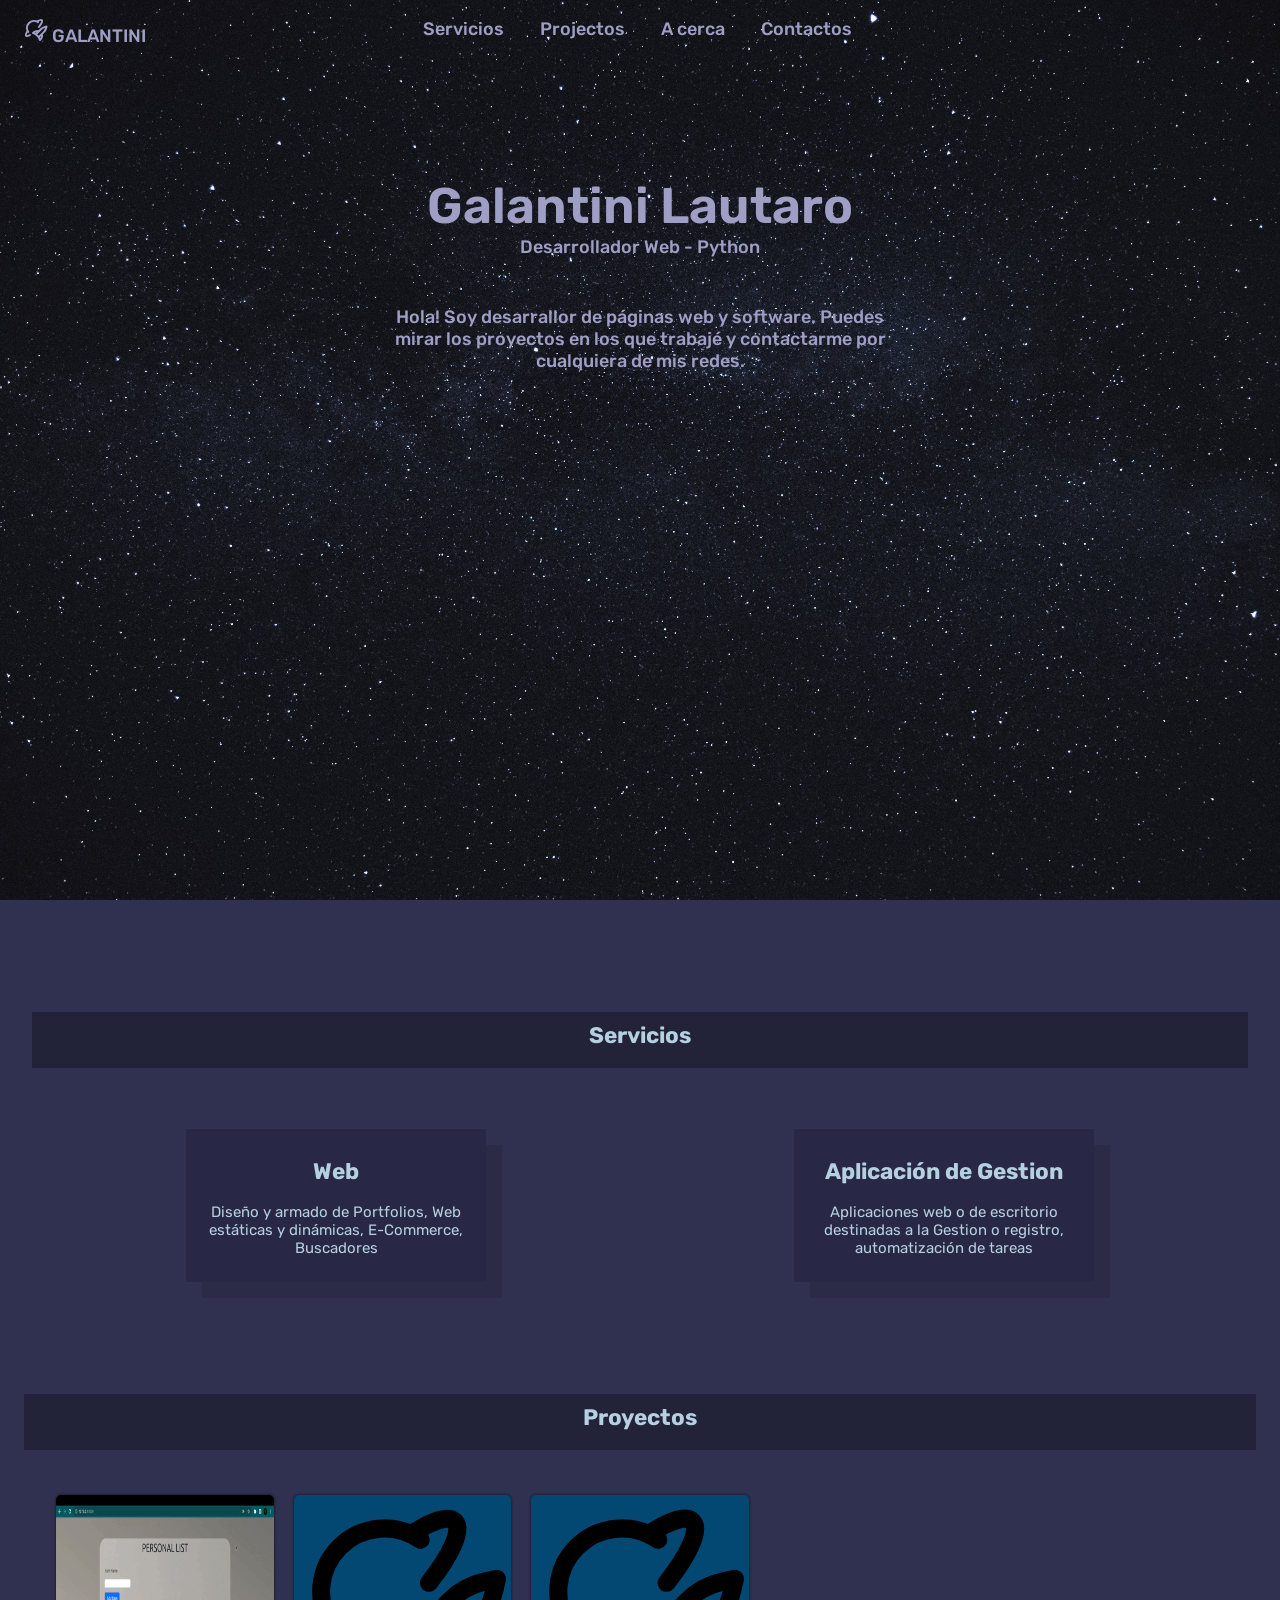
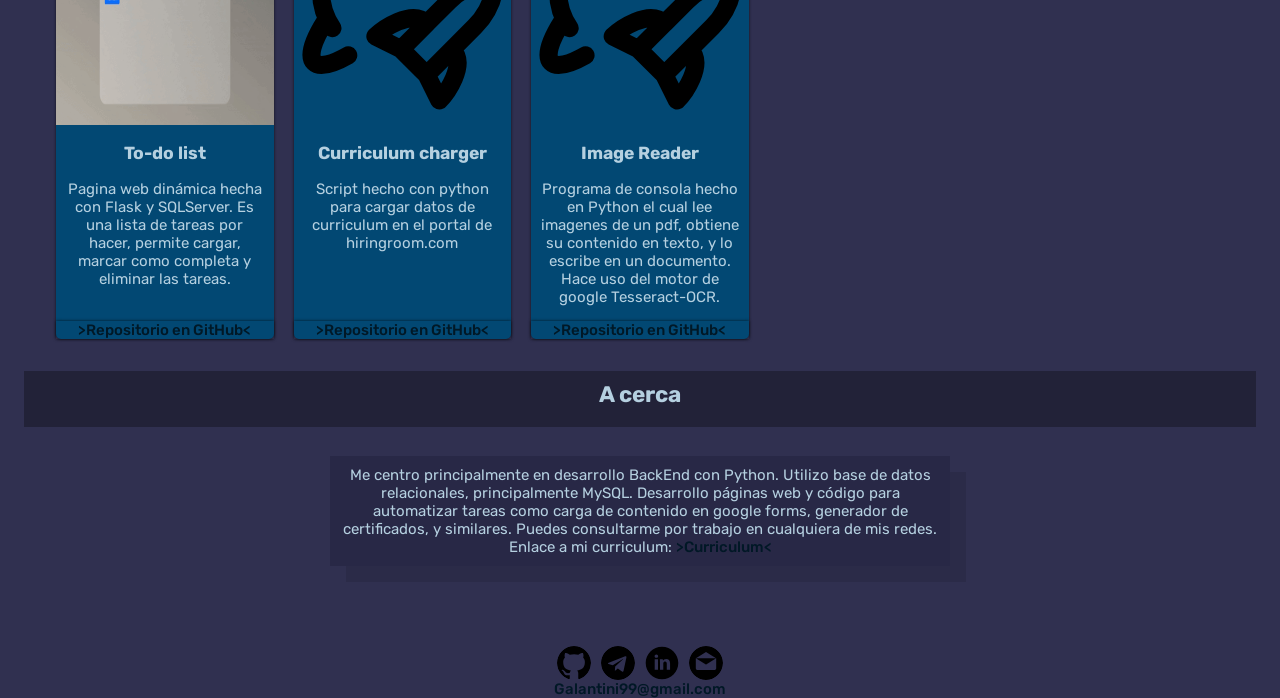
==== commit 0887a196: "card change and cv" ====
--- a/index.html
+++ b/index.html
@@ -122,26 +122,25 @@
                         <img src="./images/2022-05-13 11-49-11.gif" alt="Lista de tareas por hacer Web" title="Lista de tareas por hacer Web" class="card__image">
                         <div class="card__content">
                             <h3>To-do list</h3>
-                            <p>Pagina web dinámica hecha con flask y SQLServer. Es un to-do list que sirve para cargar listas de tareas a realizar. </p>
+                            <p>Pagina web dinámica hecha con Flask y SQLServer. Es una lista de tareas por hacer, permite cargar, marcar como completa y eliminar las tareas. </p>
                         </div>
                         <a href="https://github.com/Galantini-L/To-Do-List" target="_blank">>Repositorio en GitHub<</a>
-
                     </div>
                     <div class="card__item">
-                        <img style="display:table-footer-group" src="./images/planet-rocket-line-svgrepo-com.svg"alt="Script hecho con python para cargar datos de curriculum en el portal de hiringroom" title="Script hecho con python para cargar datos de curriculum en el portal de hiringroom" class="card__image">
+                        <img src="./images/planet-rocket-line-svgrepo-com.svg"alt="Script hecho con python para cargar datos de curriculum en el portal de hiringroom" title="Script hecho con python para cargar datos de curriculum en el portal de hiringroom" class="card__image">
                         <div class="card__content">
                             <h3>Curriculum charger</h3>
-                            <p>Script hecho con python para cargar datos de curriculum en el portal de hiringroom</p>
+                            <p>Script hecho con python para cargar datos de curriculum en el portal de hiringroom.com</p>
                         </div>
-                        <a style="display:table-footer-group" href="https://github.com/Galantini-L/hiringroom_cv_charger" target="_blank">>Repositorio en GitHub<</a>
+                        <a href="https://github.com/Galantini-L/hiringroom_cv_charger" target="_blank">>Repositorio en GitHub<</a>
                     </div>
                     <div class="card__item">
-                        <img style="display:table-footer-group" src="./images/planet-rocket-line-svgrepo-com.svg"alt="Script hecho con python para cargar datos de curriculum en el portal de hiringroom" title="Script hecho con python para cargar datos de curriculum en el portal de hiringroom" class="card__image">
+                        <img src="./images/planet-rocket-line-svgrepo-com.svg"alt="Script hecho con python para cargar datos de curriculum en el portal de hiringroom" title="Script hecho con python para cargar datos de curriculum en el portal de hiringroom" class="card__image">
                         <div class="card__content">
                             <h3>Image Reader</h3>
                             <p>Programa de consola hecho en Python el cual lee imagenes de un pdf, obtiene su contenido en texto, y lo escribe en un documento. Hace uso del motor de google Tesseract-OCR.</p>
                         </div>
-                        <a style="display:table-footer-group" href="https://github.com/Galantini-L/write_out_Images" target="_blank">>Repositorio en GitHub<</a>
+                        <a  href="https://github.com/Galantini-L/write_out_Images" target="_blank">>Repositorio en GitHub<</a>
                     </div>
             </div>
         </section>
@@ -156,7 +155,8 @@
             <div class="about-content">
                 <div class="layered-card">
                     <div class="service-item text">
-                    <p class="about-text text">Me centro principalmente en desarrollo BackEnd con Python. Utilizo base de datos relacionales, principalmente MySQL. Desarrollo páginas web y código para automatizar tareas como carga de contenido en google forms, generador de certificados, y similares. Puedes consultarme por trabajo en cualquiera de mis redes.</p>
+                    <p class="about-text text">Me centro principalmente en desarrollo BackEnd con Python. Utilizo base de datos relacionales, principalmente MySQL. Desarrollo páginas web y código para automatizar tareas como carga de contenido en google forms, generador de certificados, y similares.
+                         Puedes consultarme por trabajo en cualquiera de mis redes.<br>Enlace a mi curriculum: <a href="./images/Lautaro Galantini.pdf" download="CV Lautaro Galantini">>Curriculum<</a></p>
                     </div>
                 </div>
             </div>
--- a/style/style.css
+++ b/style/style.css
@@ -244,7 +244,8 @@
 
 .card__item{
     display: inline-table;
-    box-shadow: 0 0 3px rgba(0, 0, 0, 0.3);
+    background-color: #024873;
+    box-shadow: 0 0 3px rgba(0, 0, 0, 0.68);
     border-radius: 5px 5px 5px 5px;
 }
 
@@ -296,3 +297,8 @@
     max-width: 600px;
     text-align: center;
 }
+
+.card__item a{
+    display:table-footer-group;
+    box-shadow: 0 0 3px rgba(0, 0, 0, 0.68);
+}
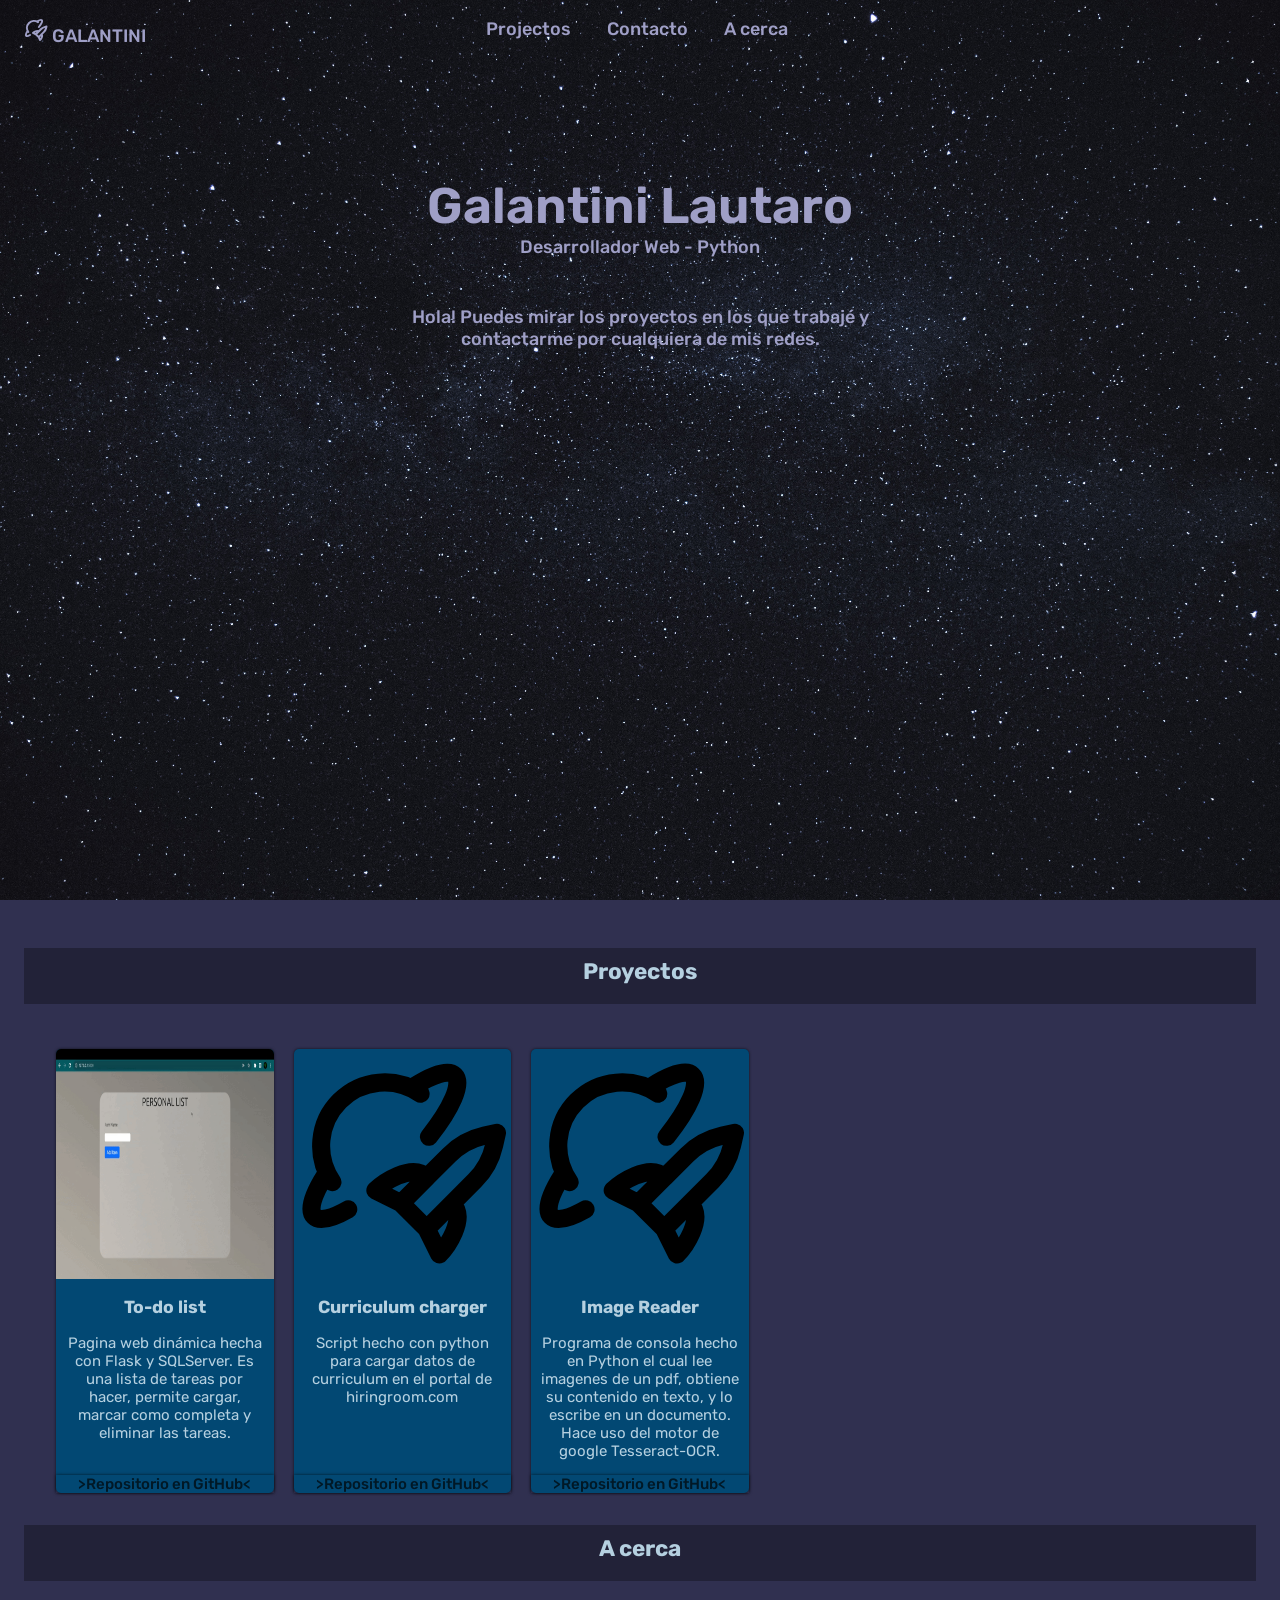
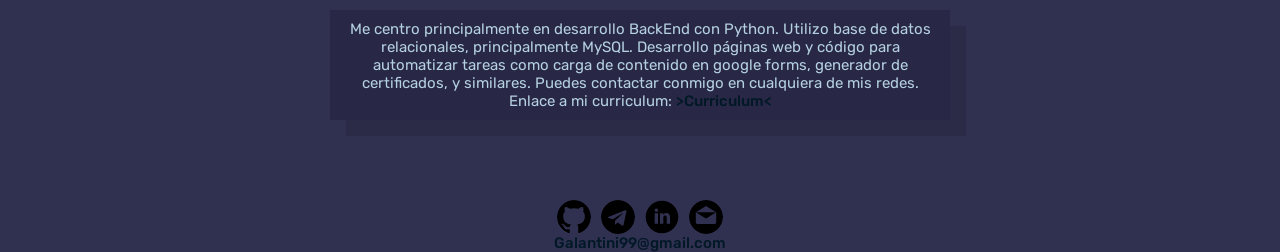
==== commit da9de785: "services section deleted" ====
--- a/index.html
+++ b/index.html
@@ -21,23 +21,18 @@
             <div class="nav_menu" id="nav_menu">
                 <ul class="nav_list">
                     <il class="nav_item">
-                        <a href="#service" class="nav_link">
-                            Servicios
-                        </a>
-                    </il>
-                    <il class="nav_item">
                         <a href="#projects" class="nav_link">
                             Projectos
                         </a>
                     </il>
                     <il class="nav_item">
-                        <a href="#about" class="nav_link">
-                            A cerca
+                        <a href="#contacts" class="nav_link">
+                            Contacto
                         </a>
                     </il>
                     <il class="nav_item">
-                        <a href="#contacts" class="nav_link">
-                            Contactos 
+                        <a href="#about" class="nav_link">
+                            A cerca
                         </a>
                     </il>                    
                 </ul>
@@ -69,7 +64,7 @@
                     <div class="greeting">
                         <h1 class="name text">Galantini Lautaro</h1>
                         <p class="position text">Desarrollador Web - Python</p>
-                        <p class="start text">Hola! Soy desarrallor de páginas web y software. Puedes mirar los proyectos en los que trabajé y contactarme por cualquiera de mis redes. </p>
+                        <p class="start text">Hola! Puedes mirar los proyectos en los que trabajé y contactarme por cualquiera de mis redes. </p>
                     </div>          
                 </div>
             </div>
@@ -79,12 +74,12 @@
     <!--==================== MAIN ====================-->
     <main class="main" id="main">
         
-        <section class="service" id="service">
+<!--         <section class="service" id="service">
             <div class="service-content">
                 <div class="container-label">
-                    <!-- The diagonal area -->
+                    <!-- The diagonal area 
                     <div class="container-diagonal"></div>
-                    <!-- Content -->
+                    <!-- Content 
                     <h2 class="title text">Servicios</h2>
                 </div>
                 <div class="service-list">              
@@ -106,7 +101,7 @@
                     </ul>
                 </div>
             </div>
-        </section>
+        </section> -->
 
         <section class="projects container" id="projects">
             <div class="project-content">
@@ -156,7 +151,7 @@
                 <div class="layered-card">
                     <div class="service-item text">
                     <p class="about-text text">Me centro principalmente en desarrollo BackEnd con Python. Utilizo base de datos relacionales, principalmente MySQL. Desarrollo páginas web y código para automatizar tareas como carga de contenido en google forms, generador de certificados, y similares.
-                         Puedes consultarme por trabajo en cualquiera de mis redes.<br>Enlace a mi curriculum: <a href="./images/Lautaro Galantini.pdf" download="CV Lautaro Galantini">>Curriculum<</a></p>
+                         Puedes contactar conmigo en cualquiera de mis redes.<br>Enlace a mi curriculum: <a href="./images/Lautaro Galantini.pdf" download="CV Lautaro Galantini">>Curriculum<</a></p>
                     </div>
                 </div>
             </div>
